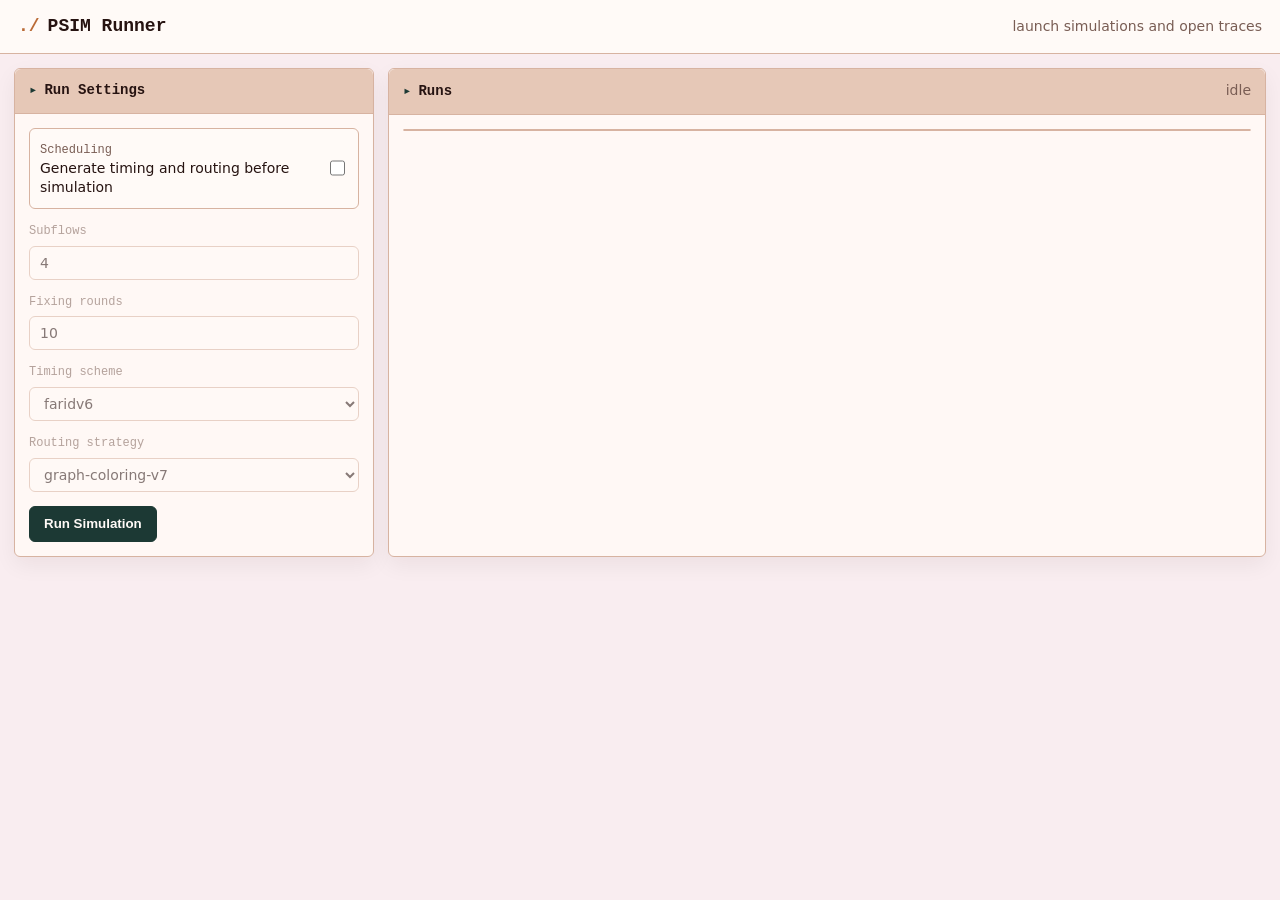
==== web/run.html @ f9103b74 "implement run deletion feature in web UI; update simple-nethint configuration for improved parameter" ====
<!doctype html>
<html lang="en">
<head>
  <meta charset="utf-8">
  <meta name="viewport" content="width=device-width, initial-scale=1">
  <title>PSIM Runner</title>
  <style>
    :root {
      color-scheme: light;
      --bg: #f9edf0;
      --panel: #fff8f5;
      --panel-head: #e6c8b7;
      --canvas: #fffaf7;
      --ink: #261311;
      --muted: #795d54;
      --line: #d7b3a1;
      --emerald: #1c3934;
      --amber: #ba6a36;
      --gold: #c3955b;
    }

    * { box-sizing: border-box; }

    body {
      margin: 0;
      background: var(--bg);
      color: var(--ink);
      font: 14px/1.4 Inter, ui-sans-serif, system-ui, -apple-system, BlinkMacSystemFont, "Segoe UI", sans-serif;
    }

    header {
      display: flex;
      justify-content: space-between;
      align-items: center;
      gap: 16px;
      padding: 14px 18px;
      border-bottom: 1px solid var(--line);
      background: #fffaf7;
      position: sticky;
      top: 0;
      z-index: 2;
    }

    h1, h2, label, code, pre {
      font-family: ui-monospace, SFMono-Regular, Menlo, Monaco, Consolas, "Liberation Mono", monospace;
    }

    h1 {
      margin: 0;
      font-size: 18px;
    }

    h1::before {
      content: "./";
      color: var(--amber);
      margin-right: 8px;
    }

    main {
      display: grid;
      grid-template-columns: 360px minmax(0, 1fr);
      gap: 14px;
      padding: 14px;
    }

    section {
      background: var(--panel);
      border: 1px solid var(--line);
      border-radius: 6px;
      box-shadow: 0 8px 22px rgba(38, 19, 17, 0.06);
      min-width: 0;
    }

    .section-head {
      padding: 12px 14px;
      border-bottom: 1px solid var(--line);
      background: var(--panel-head);
      border-radius: 6px 6px 0 0;
      display: flex;
      justify-content: space-between;
      gap: 12px;
      align-items: baseline;
    }

    h2 {
      margin: 0;
      font-size: 14px;
    }

    h2::before {
      content: "▸";
      color: var(--emerald);
      margin-right: 7px;
    }

    .body {
      padding: 14px;
    }

    .subtle {
      color: var(--muted);
    }

    .field {
      display: grid;
      gap: 6px;
      margin-bottom: 14px;
    }

    label {
      font-size: 12px;
      color: var(--muted);
    }

    select, input[type="number"] {
      width: 100%;
      height: 34px;
      border: 1px solid var(--line);
      border-radius: 6px;
      background: #fffaf7;
      color: var(--ink);
      padding: 0 10px;
      font: inherit;
    }

    .toggle {
      display: flex;
      justify-content: space-between;
      align-items: center;
      gap: 12px;
      padding: 10px;
      border: 1px solid var(--line);
      border-radius: 6px;
      background: #fffaf7;
    }

    input[type="checkbox"] {
      width: 18px;
      height: 18px;
      accent-color: var(--emerald);
    }

    button {
      height: 36px;
      border: 1px solid var(--emerald);
      background: var(--emerald);
      color: #fffaf7;
      border-radius: 6px;
      padding: 0 14px;
      cursor: pointer;
      font-weight: 650;
    }

    button:disabled {
      opacity: 0.55;
      cursor: not-allowed;
    }

    button.danger {
      height: 26px;
      border-color: var(--amber);
      background: #fffaf7;
      color: var(--amber);
      padding: 0 9px;
      font-size: 12px;
    }

    .runs {
      overflow-x: auto;
      border: 1px solid var(--line);
      border-radius: 6px;
      background: #fffaf7;
    }

    table {
      width: 100%;
      border-collapse: collapse;
      font-size: 12px;
    }

    th, td {
      padding: 7px 9px;
      border-bottom: 1px solid var(--line);
      text-align: left;
      white-space: nowrap;
    }

    th {
      color: var(--muted);
      background: var(--panel-head);
      position: sticky;
      top: 0;
      z-index: 1;
      font-weight: 650;
    }

    tr:hover td {
      background: #fff4ef;
    }

    .run-id {
      color: var(--muted);
      font-family: ui-monospace, SFMono-Regular, Menlo, Monaco, Consolas, "Liberation Mono", monospace;
    }

    .pill {
      border: 1px solid var(--line);
      border-radius: 999px;
      padding: 2px 7px;
      background: #f9edf0;
      color: var(--muted);
      font-size: 12px;
      font-family: ui-monospace, SFMono-Regular, Menlo, Monaco, Consolas, "Liberation Mono", monospace;
    }

    .pill.running { color: var(--emerald); border-color: var(--emerald); }
    .pill.failed { color: var(--amber); border-color: var(--amber); }

    a {
      color: var(--emerald);
      text-decoration: none;
      font-weight: 650;
    }

    details {
      position: relative;
    }

    summary {
      cursor: pointer;
      color: var(--muted);
      font-size: 12px;
      font-family: ui-monospace, SFMono-Regular, Menlo, Monaco, Consolas, "Liberation Mono", monospace;
    }

    pre {
      position: absolute;
      right: 0;
      z-index: 4;
      width: min(760px, 76vw);
      max-height: 260px;
      overflow: auto;
      margin: 8px 0 0;
      padding: 10px;
      border: 1px solid var(--line);
      border-radius: 6px;
      background: #261311;
      color: #fffaf7;
      font-size: 12px;
      white-space: pre-wrap;
    }

    @media (max-width: 900px) {
      main { grid-template-columns: 1fr; }
    }
  </style>
</head>
<body>
  <header>
    <h1>PSIM Runner</h1>
    <span class="subtle">launch simulations and open traces</span>
  </header>

  <main>
    <section>
      <div class="section-head">
        <h2>Run Settings</h2>
      </div>
      <div class="body">
        <div class="field">
          <div class="toggle">
            <div>
              <label for="schedule">Scheduling</label>
              <div>Generate timing and routing before simulation</div>
            </div>
            <input id="schedule" type="checkbox">
          </div>
        </div>

        <div id="scheduledOptions">
          <div class="field">
            <label for="subflows">Subflows</label>
            <input id="subflows" type="number" min="1" max="16" value="4">
          </div>
          <div class="field">
            <label for="faridRounds">Fixing rounds</label>
            <input id="faridRounds" type="number" min="0" max="100" value="10">
          </div>
          <div class="field">
            <label for="timingScheme">Timing scheme</label>
            <select id="timingScheme">
              <option value="faridv6">faridv6</option>
              <option value="faridv5">faridv5</option>
              <option value="faridv4">faridv4</option>
              <option value="zero">zero</option>
            </select>
          </div>
          <div class="field">
            <label for="routingFitStrategy">Routing strategy</label>
            <select id="routingFitStrategy">
              <option value="graph-coloring-v7">graph-coloring-v7</option>
              <option value="graph-coloring-v8">graph-coloring-v8</option>
              <option value="graph-coloring-v5">graph-coloring-v5</option>
              <option value="graph-coloring-v3">graph-coloring-v3</option>
              <option value="best">best</option>
            </select>
          </div>
        </div>

        <button id="runButton">Run Simulation</button>
      </div>
    </section>

    <section>
      <div class="section-head">
        <h2>Runs</h2>
        <span id="status" class="subtle">idle</span>
      </div>
      <div class="body">
        <div id="runs" class="runs"></div>
      </div>
    </section>
  </main>

  <script>
    const $ = (id) => document.getElementById(id);
    let activeRunId = null;

    function fixed(value, digits = 2) {
      return Number.isFinite(value) ? value.toFixed(digits) : "-";
    }

    function renderRunRows(run) {
      const statusClass = run.status === "running" ? "running" : run.status === "failed" ? "failed" : "";
      const openViewer = run.trace_exists
        ? `<a href="${run.viewer_url}" target="_blank" rel="noreferrer">visualizer</a>`
        : `<span class="subtle">not ready</span>`;
      const duration = run.duration === null ? "-" : `${run.duration}s`;
      const mode = run.schedule ? "scheduled" : "unscheduled";
      return `
        <tr>
          <td><span class="run-id">${run.id}</span></td>
          <td>${mode}</td>
          <td><span class="pill ${statusClass}">${run.status}</span></td>
          <td>${fixed(run.metrics?.psim_time, 0)}</td>
          <td>${fixed(run.metrics?.total_congested_time, 1)}</td>
          <td>${fixed(run.metrics?.average_fct, 2)}</td>
          <td>${fixed(run.metrics?.average_flow_bw, 2)}</td>
          <td>${fixed(run.metrics?.machine_utilization, 3)}</td>
          <td>${duration}</td>
          <td>${openViewer}</td>
          <td>
            <details>
              <summary>log</summary>
              <pre>${run.error ? `ERROR: ${run.error}\n\n` : ""}${run.log_tail || ""}</pre>
            </details>
          </td>
          <td><button class="danger delete-run" data-run-id="${run.id}" ${run.status === "running" || run.status === "queued" ? "disabled" : ""}>Delete</button></td>
        </tr>
      `;
    }

    async function loadRuns() {
      const response = await fetch("/api/runs", { cache: "no-store" });
      const data = await response.json();
      $("runs").innerHTML = data.runs.length
        ? `
          <table>
            <thead>
              <tr>
                <th>Run</th>
                <th>Mode</th>
                <th>Status</th>
                <th>Time</th>
                <th>Cong.</th>
                <th>Avg FCT</th>
                <th>Flow BW</th>
                <th>Util</th>
                <th>Wall</th>
                <th>Trace</th>
                <th>Log</th>
                <th>Delete</th>
              </tr>
            </thead>
            <tbody>${data.runs.map(renderRunRows).join("")}</tbody>
          </table>
        `
        : `<span class="subtle">No runs yet.</span>`;

      const active = activeRunId ? data.runs.find((run) => run.id === activeRunId) : null;
      if (active) $("status").textContent = `${active.status} ${active.id}`;
      else $("status").textContent = "idle";
    }

    async function deleteRun(runId) {
      if (!confirm(`Delete results for ${runId}?`)) return;
      const response = await fetch(`/api/runs/${runId}`, { method: "DELETE" });
      if (!response.ok) {
        const data = await response.json().catch(() => ({}));
        alert(data.error || `Delete failed with HTTP ${response.status}`);
      }
      if (activeRunId === runId) activeRunId = null;
      loadRuns();
    }

    async function startRun() {
      $("runButton").disabled = true;
      const payload = {
        schedule: $("schedule").checked,
        subflows: Number($("subflows").value),
        farid_rounds: Number($("faridRounds").value),
        timing_scheme: $("timingScheme").value,
        routing_fit_strategy: $("routingFitStrategy").value
      };
      const response = await fetch("/api/runs", {
        method: "POST",
        headers: { "Content-Type": "application/json" },
        body: JSON.stringify(payload)
      });
      const run = await response.json();
      activeRunId = run.id;
      $("runButton").disabled = false;
      loadRuns();
    }

    $("runButton").addEventListener("click", startRun);
    $("runs").addEventListener("click", (event) => {
      const button = event.target.closest(".delete-run");
      if (!button) return;
      deleteRun(button.dataset.runId);
    });
    $("schedule").addEventListener("change", () => {
      $("scheduledOptions").style.opacity = $("schedule").checked ? "1" : "0.55";
    });
    $("schedule").dispatchEvent(new Event("change"));

    loadRuns();
    setInterval(loadRuns, 1500);
  </script>
</body>
</html>
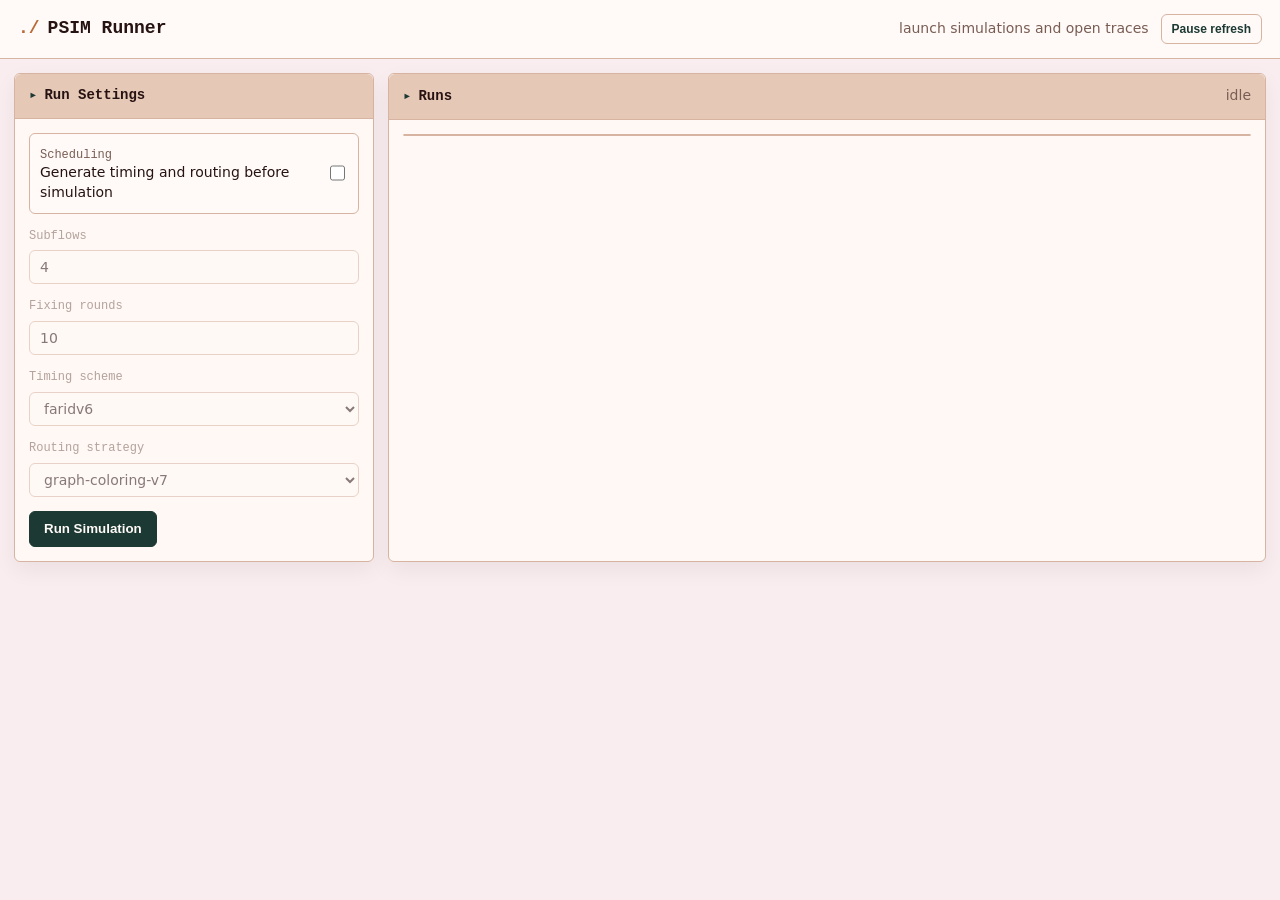
==== commit db0ba1be: "Add run management interface with real-time updates and detailed logging - Implemented a new JavaScr" ====
--- a/web/run.html
+++ b/web/run.html
@@ -4,261 +4,15 @@
   <meta charset="utf-8">
   <meta name="viewport" content="width=device-width, initial-scale=1">
   <title>PSIM Runner</title>
-  <style>
-    :root {
-      color-scheme: light;
-      --bg: #f9edf0;
-      --panel: #fff8f5;
-      --panel-head: #e6c8b7;
-      --canvas: #fffaf7;
-      --ink: #261311;
-      --muted: #795d54;
-      --line: #d7b3a1;
-      --emerald: #1c3934;
-      --amber: #ba6a36;
-      --gold: #c3955b;
-    }
-
-    * { box-sizing: border-box; }
-
-    body {
-      margin: 0;
-      background: var(--bg);
-      color: var(--ink);
-      font: 14px/1.4 Inter, ui-sans-serif, system-ui, -apple-system, BlinkMacSystemFont, "Segoe UI", sans-serif;
-    }
-
-    header {
-      display: flex;
-      justify-content: space-between;
-      align-items: center;
-      gap: 16px;
-      padding: 14px 18px;
-      border-bottom: 1px solid var(--line);
-      background: #fffaf7;
-      position: sticky;
-      top: 0;
-      z-index: 2;
-    }
-
-    h1, h2, label, code, pre {
-      font-family: ui-monospace, SFMono-Regular, Menlo, Monaco, Consolas, "Liberation Mono", monospace;
-    }
-
-    h1 {
-      margin: 0;
-      font-size: 18px;
-    }
-
-    h1::before {
-      content: "./";
-      color: var(--amber);
-      margin-right: 8px;
-    }
-
-    main {
-      display: grid;
-      grid-template-columns: 360px minmax(0, 1fr);
-      gap: 14px;
-      padding: 14px;
-    }
-
-    section {
-      background: var(--panel);
-      border: 1px solid var(--line);
-      border-radius: 6px;
-      box-shadow: 0 8px 22px rgba(38, 19, 17, 0.06);
-      min-width: 0;
-    }
-
-    .section-head {
-      padding: 12px 14px;
-      border-bottom: 1px solid var(--line);
-      background: var(--panel-head);
-      border-radius: 6px 6px 0 0;
-      display: flex;
-      justify-content: space-between;
-      gap: 12px;
-      align-items: baseline;
-    }
-
-    h2 {
-      margin: 0;
-      font-size: 14px;
-    }
-
-    h2::before {
-      content: "▸";
-      color: var(--emerald);
-      margin-right: 7px;
-    }
-
-    .body {
-      padding: 14px;
-    }
-
-    .subtle {
-      color: var(--muted);
-    }
-
-    .field {
-      display: grid;
-      gap: 6px;
-      margin-bottom: 14px;
-    }
-
-    label {
-      font-size: 12px;
-      color: var(--muted);
-    }
-
-    select, input[type="number"] {
-      width: 100%;
-      height: 34px;
-      border: 1px solid var(--line);
-      border-radius: 6px;
-      background: #fffaf7;
-      color: var(--ink);
-      padding: 0 10px;
-      font: inherit;
-    }
-
-    .toggle {
-      display: flex;
-      justify-content: space-between;
-      align-items: center;
-      gap: 12px;
-      padding: 10px;
-      border: 1px solid var(--line);
-      border-radius: 6px;
-      background: #fffaf7;
-    }
-
-    input[type="checkbox"] {
-      width: 18px;
-      height: 18px;
-      accent-color: var(--emerald);
-    }
-
-    button {
-      height: 36px;
-      border: 1px solid var(--emerald);
-      background: var(--emerald);
-      color: #fffaf7;
-      border-radius: 6px;
-      padding: 0 14px;
-      cursor: pointer;
-      font-weight: 650;
-    }
-
-    button:disabled {
-      opacity: 0.55;
-      cursor: not-allowed;
-    }
-
-    button.danger {
-      height: 26px;
-      border-color: var(--amber);
-      background: #fffaf7;
-      color: var(--amber);
-      padding: 0 9px;
-      font-size: 12px;
-    }
-
-    .runs {
-      overflow-x: auto;
-      border: 1px solid var(--line);
-      border-radius: 6px;
-      background: #fffaf7;
-    }
-
-    table {
-      width: 100%;
-      border-collapse: collapse;
-      font-size: 12px;
-    }
-
-    th, td {
-      padding: 7px 9px;
-      border-bottom: 1px solid var(--line);
-      text-align: left;
-      white-space: nowrap;
-    }
-
-    th {
-      color: var(--muted);
-      background: var(--panel-head);
-      position: sticky;
-      top: 0;
-      z-index: 1;
-      font-weight: 650;
-    }
-
-    tr:hover td {
-      background: #fff4ef;
-    }
-
-    .run-id {
-      color: var(--muted);
-      font-family: ui-monospace, SFMono-Regular, Menlo, Monaco, Consolas, "Liberation Mono", monospace;
-    }
-
-    .pill {
-      border: 1px solid var(--line);
-      border-radius: 999px;
-      padding: 2px 7px;
-      background: #f9edf0;
-      color: var(--muted);
-      font-size: 12px;
-      font-family: ui-monospace, SFMono-Regular, Menlo, Monaco, Consolas, "Liberation Mono", monospace;
-    }
-
-    .pill.running { color: var(--emerald); border-color: var(--emerald); }
-    .pill.failed { color: var(--amber); border-color: var(--amber); }
-
-    a {
-      color: var(--emerald);
-      text-decoration: none;
-      font-weight: 650;
-    }
-
-    details {
-      position: relative;
-    }
-
-    summary {
-      cursor: pointer;
-      color: var(--muted);
-      font-size: 12px;
-      font-family: ui-monospace, SFMono-Regular, Menlo, Monaco, Consolas, "Liberation Mono", monospace;
-    }
-
-    pre {
-      position: absolute;
-      right: 0;
-      z-index: 4;
-      width: min(760px, 76vw);
-      max-height: 260px;
-      overflow: auto;
-      margin: 8px 0 0;
-      padding: 10px;
-      border: 1px solid var(--line);
-      border-radius: 6px;
-      background: #261311;
-      color: #fffaf7;
-      font-size: 12px;
-      white-space: pre-wrap;
-    }
-
-    @media (max-width: 900px) {
-      main { grid-template-columns: 1fr; }
-    }
-  </style>
+  <link rel="stylesheet" href="/web/run.css">
 </head>
 <body>
   <header>
     <h1>PSIM Runner</h1>
-    <span class="subtle">launch simulations and open traces</span>
+    <div class="header-actions">
+      <span class="subtle">launch simulations and open traces</span>
+      <button id="refreshToggle" class="refresh-toggle" type="button" aria-pressed="false">Pause refresh</button>
+    </div>
   </header>
 
   <main>
@@ -322,120 +76,6 @@
     </section>
   </main>
 
-  <script>
-    const $ = (id) => document.getElementById(id);
-    let activeRunId = null;
-
-    function fixed(value, digits = 2) {
-      return Number.isFinite(value) ? value.toFixed(digits) : "-";
-    }
-
-    function renderRunRows(run) {
-      const statusClass = run.status === "running" ? "running" : run.status === "failed" ? "failed" : "";
-      const openViewer = run.trace_exists
-        ? `<a href="${run.viewer_url}" target="_blank" rel="noreferrer">visualizer</a>`
-        : `<span class="subtle">not ready</span>`;
-      const duration = run.duration === null ? "-" : `${run.duration}s`;
-      const mode = run.schedule ? "scheduled" : "unscheduled";
-      return `
-        <tr>
-          <td><span class="run-id">${run.id}</span></td>
-          <td>${mode}</td>
-          <td><span class="pill ${statusClass}">${run.status}</span></td>
-          <td>${fixed(run.metrics?.psim_time, 0)}</td>
-          <td>${fixed(run.metrics?.total_congested_time, 1)}</td>
-          <td>${fixed(run.metrics?.average_fct, 2)}</td>
-          <td>${fixed(run.metrics?.average_flow_bw, 2)}</td>
-          <td>${fixed(run.metrics?.machine_utilization, 3)}</td>
-          <td>${duration}</td>
-          <td>${openViewer}</td>
-          <td>
-            <details>
-              <summary>log</summary>
-              <pre>${run.error ? `ERROR: ${run.error}\n\n` : ""}${run.log_tail || ""}</pre>
-            </details>
-          </td>
-          <td><button class="danger delete-run" data-run-id="${run.id}" ${run.status === "running" || run.status === "queued" ? "disabled" : ""}>Delete</button></td>
-        </tr>
-      `;
-    }
-
-    async function loadRuns() {
-      const response = await fetch("/api/runs", { cache: "no-store" });
-      const data = await response.json();
-      $("runs").innerHTML = data.runs.length
-        ? `
-          <table>
-            <thead>
-              <tr>
-                <th>Run</th>
-                <th>Mode</th>
-                <th>Status</th>
-                <th>Time</th>
-                <th>Cong.</th>
-                <th>Avg FCT</th>
-                <th>Flow BW</th>
-                <th>Util</th>
-                <th>Wall</th>
-                <th>Trace</th>
-                <th>Log</th>
-                <th>Delete</th>
-              </tr>
-            </thead>
-            <tbody>${data.runs.map(renderRunRows).join("")}</tbody>
-          </table>
-        `
-        : `<span class="subtle">No runs yet.</span>`;
-
-      const active = activeRunId ? data.runs.find((run) => run.id === activeRunId) : null;
-      if (active) $("status").textContent = `${active.status} ${active.id}`;
-      else $("status").textContent = "idle";
-    }
-
-    async function deleteRun(runId) {
-      if (!confirm(`Delete results for ${runId}?`)) return;
-      const response = await fetch(`/api/runs/${runId}`, { method: "DELETE" });
-      if (!response.ok) {
-        const data = await response.json().catch(() => ({}));
-        alert(data.error || `Delete failed with HTTP ${response.status}`);
-      }
-      if (activeRunId === runId) activeRunId = null;
-      loadRuns();
-    }
-
-    async function startRun() {
-      $("runButton").disabled = true;
-      const payload = {
-        schedule: $("schedule").checked,
-        subflows: Number($("subflows").value),
-        farid_rounds: Number($("faridRounds").value),
-        timing_scheme: $("timingScheme").value,
-        routing_fit_strategy: $("routingFitStrategy").value
-      };
-      const response = await fetch("/api/runs", {
-        method: "POST",
-        headers: { "Content-Type": "application/json" },
-        body: JSON.stringify(payload)
-      });
-      const run = await response.json();
-      activeRunId = run.id;
-      $("runButton").disabled = false;
-      loadRuns();
-    }
-
-    $("runButton").addEventListener("click", startRun);
-    $("runs").addEventListener("click", (event) => {
-      const button = event.target.closest(".delete-run");
-      if (!button) return;
-      deleteRun(button.dataset.runId);
-    });
-    $("schedule").addEventListener("change", () => {
-      $("scheduledOptions").style.opacity = $("schedule").checked ? "1" : "0.55";
-    });
-    $("schedule").dispatchEvent(new Event("change"));
-
-    loadRuns();
-    setInterval(loadRuns, 1500);
-  </script>
+  <script src="/web/run.js"></script>
 </body>
 </html>
--- a/web/run.css
+++ b/web/run.css
@@ -0,0 +1,458 @@
+:root {
+  color-scheme: light;
+  --bg: #f9edf0;
+  --panel: #fff8f5;
+  --panel-head: #e6c8b7;
+  --canvas: #fffaf7;
+  --ink: #261311;
+  --muted: #795d54;
+  --line: #d7b3a1;
+  --emerald: #1c3934;
+  --amber: #ba6a36;
+  --gold: #c3955b;
+}
+
+* { box-sizing: border-box; }
+
+body {
+  margin: 0;
+  background: var(--bg);
+  color: var(--ink);
+  font: 14px/1.4 Inter, ui-sans-serif, system-ui, -apple-system, BlinkMacSystemFont, "Segoe UI", sans-serif;
+}
+
+header {
+  display: flex;
+  justify-content: space-between;
+  align-items: center;
+  gap: 16px;
+  padding: 14px 18px;
+  border-bottom: 1px solid var(--line);
+  background: #fffaf7;
+  position: sticky;
+  top: 0;
+  z-index: 2;
+}
+
+.header-actions {
+  display: flex;
+  align-items: center;
+  gap: 12px;
+}
+
+.refresh-toggle {
+  height: 30px;
+  border-color: var(--line);
+  background: #fffaf7;
+  color: var(--emerald);
+  padding: 0 10px;
+  font-size: 12px;
+}
+
+.refresh-toggle.paused {
+  border-color: var(--amber);
+  color: var(--amber);
+}
+
+h1, h2, label, code, pre {
+  font-family: ui-monospace, SFMono-Regular, Menlo, Monaco, Consolas, "Liberation Mono", monospace;
+}
+
+h1 {
+  margin: 0;
+  font-size: 18px;
+}
+
+h1::before {
+  content: "./";
+  color: var(--amber);
+  margin-right: 8px;
+}
+
+main {
+  display: grid;
+  grid-template-columns: 360px minmax(0, 1fr);
+  gap: 14px;
+  padding: 14px;
+}
+
+section {
+  background: var(--panel);
+  border: 1px solid var(--line);
+  border-radius: 6px;
+  box-shadow: 0 8px 22px rgba(38, 19, 17, 0.06);
+  min-width: 0;
+}
+
+.section-head {
+  padding: 12px 14px;
+  border-bottom: 1px solid var(--line);
+  background: var(--panel-head);
+  border-radius: 6px 6px 0 0;
+  display: flex;
+  justify-content: space-between;
+  gap: 12px;
+  align-items: baseline;
+}
+
+h2 {
+  margin: 0;
+  font-size: 14px;
+}
+
+h2::before {
+  content: "▸";
+  color: var(--emerald);
+  margin-right: 7px;
+}
+
+.body {
+  padding: 14px;
+}
+
+.subtle {
+  color: var(--muted);
+}
+
+.field {
+  display: grid;
+  gap: 6px;
+  margin-bottom: 14px;
+}
+
+label {
+  font-size: 12px;
+  color: var(--muted);
+}
+
+select, input[type="number"] {
+  width: 100%;
+  height: 34px;
+  border: 1px solid var(--line);
+  border-radius: 6px;
+  background: #fffaf7;
+  color: var(--ink);
+  padding: 0 10px;
+  font: inherit;
+}
+
+.toggle {
+  display: flex;
+  justify-content: space-between;
+  align-items: center;
+  gap: 12px;
+  padding: 10px;
+  border: 1px solid var(--line);
+  border-radius: 6px;
+  background: #fffaf7;
+}
+
+input[type="checkbox"] {
+  width: 18px;
+  height: 18px;
+  accent-color: var(--emerald);
+}
+
+button {
+  height: 36px;
+  border: 1px solid var(--emerald);
+  background: var(--emerald);
+  color: #fffaf7;
+  border-radius: 6px;
+  padding: 0 14px;
+  cursor: pointer;
+  font-weight: 650;
+}
+
+button:disabled {
+  opacity: 0.55;
+  cursor: not-allowed;
+}
+
+button.danger {
+  height: 26px;
+  border-color: var(--amber);
+  background: #fffaf7;
+  color: var(--amber);
+  padding: 0 9px;
+  font-size: 12px;
+}
+
+.runs {
+  overflow-x: auto;
+  border: 1px solid var(--line);
+  border-radius: 6px;
+  background: #fffaf7;
+}
+
+table {
+  width: 100%;
+  border-collapse: collapse;
+  font-size: 12px;
+}
+
+th, td {
+  padding: 7px 9px;
+  border-bottom: 1px solid var(--line);
+  text-align: left;
+  white-space: nowrap;
+}
+
+th {
+  color: var(--muted);
+  background: var(--panel-head);
+  position: sticky;
+  top: 0;
+  z-index: 1;
+  font-weight: 650;
+}
+
+tr:hover td {
+  background: #fff4ef;
+}
+
+.run-id {
+  color: var(--muted);
+  font-family: ui-monospace, SFMono-Regular, Menlo, Monaco, Consolas, "Liberation Mono", monospace;
+}
+
+.pill {
+  border: 1px solid var(--line);
+  border-radius: 999px;
+  padding: 2px 7px;
+  background: #f9edf0;
+  color: var(--muted);
+  font-size: 12px;
+  font-family: ui-monospace, SFMono-Regular, Menlo, Monaco, Consolas, "Liberation Mono", monospace;
+}
+
+.pill.running { color: var(--emerald); border-color: var(--emerald); }
+.pill.failed { color: var(--amber); border-color: var(--amber); }
+
+a {
+  color: var(--emerald);
+  text-decoration: none;
+  font-weight: 650;
+}
+
+button.link-button {
+  height: 24px;
+  border: 0;
+  background: transparent;
+  color: var(--muted);
+  padding: 0;
+  font-size: 12px;
+  font-weight: 650;
+  font-family: ui-monospace, SFMono-Regular, Menlo, Monaco, Consolas, "Liberation Mono", monospace;
+}
+
+.log-row[hidden] {
+  display: none;
+}
+
+.schedule-row[hidden] {
+  display: none;
+}
+
+.log-row td, .schedule-row td {
+  padding: 0 9px 9px;
+  background: #fffaf7;
+}
+
+.schedule-detail {
+  display: grid;
+  grid-template-columns: repeat(4, minmax(120px, 1fr));
+  gap: 8px;
+  padding: 10px;
+  border: 1px solid var(--line);
+  border-radius: 6px;
+  background: #fffaf7;
+}
+
+.schedule-detail .full {
+  grid-column: 1 / -1;
+}
+
+.schedule-detail strong {
+  display: block;
+  font-size: 14px;
+}
+
+.mini-table {
+  width: 100%;
+  border-collapse: collapse;
+}
+
+.mini-table th, .mini-table td {
+  padding: 5px 7px;
+  white-space: nowrap;
+}
+
+.mini-table td.detail-cell {
+  white-space: normal;
+  min-width: 240px;
+  max-width: 680px;
+  line-height: 1.35;
+}
+
+.mini-table td.profile-cell {
+  min-width: 92px;
+  line-height: 1.3;
+}
+
+.mini-table .round-group td {
+  background: #f9edf0;
+  color: var(--emerald);
+  font-weight: 700;
+  border-top: 1px solid var(--line);
+  border-bottom: 1px solid var(--line);
+}
+
+.round-group .subtle {
+  margin-left: 8px;
+  font-weight: 500;
+}
+
+.scheduler-visual {
+  border: 1px solid var(--line);
+  background: #fffaf7;
+  overflow-x: auto;
+}
+
+.visual-head, .visual-row {
+  display: grid;
+  grid-template-columns: 94px minmax(220px, 1.1fr) minmax(180px, 0.85fr) minmax(220px, 1fr) minmax(180px, 0.85fr);
+  min-width: 1080px;
+}
+
+.visual-head {
+  background: var(--panel-head);
+  color: var(--muted);
+  font-weight: 700;
+}
+
+.visual-row + .visual-row {
+  border-top: 1px solid var(--line);
+}
+
+.visual-cell {
+  padding: 8px;
+  border-right: 1px solid var(--line);
+  min-width: 0;
+}
+
+.visual-cell:last-child {
+  border-right: 0;
+}
+
+.visual-round {
+  font-family: ui-monospace, SFMono-Regular, Menlo, Monaco, Consolas, "Liberation Mono", monospace;
+  font-weight: 700;
+  color: var(--emerald);
+}
+
+.visual-note {
+  color: var(--muted);
+  font-size: 11px;
+  margin-top: 2px;
+}
+
+.job-line, .pattern-line, .coloring-line {
+  display: grid;
+  grid-template-columns: 36px minmax(0, 1fr) 54px;
+  gap: 7px;
+  align-items: center;
+  margin-bottom: 5px;
+}
+
+.pattern-line, .coloring-line {
+  grid-template-columns: minmax(54px, 76px) minmax(0, 1fr) 48px;
+}
+
+.bar-track {
+  height: 9px;
+  background: #f9edf0;
+  border: 1px solid var(--line);
+  position: relative;
+  overflow: hidden;
+}
+
+.timing-segments {
+  display: flex;
+  height: 100%;
+  gap: 1px;
+}
+
+.timing-segment, .pattern-bar, .spine-bar, .bad-fill, .bad-range {
+  display: block;
+  height: 100%;
+  background: var(--gold);
+}
+
+.pattern-bar {
+  background: var(--champagne, #e6c8b7);
+}
+
+.spine-bar {
+  background: var(--emerald);
+}
+
+.spine-bar.over {
+  background: var(--amber);
+}
+
+.bad-fill {
+  background: var(--amber);
+}
+
+.bad-timeline {
+  height: 16px;
+  margin-top: 7px;
+}
+
+.bad-range {
+  position: absolute;
+  background: var(--amber);
+  opacity: 0.85;
+}
+
+.profile-period {
+  display: block;
+  font-weight: 650;
+  color: var(--ink);
+}
+
+.profile-flows {
+  display: block;
+  color: var(--muted);
+  font-size: 11px;
+}
+
+.algorithm-pill {
+  display: inline-block;
+  border: 1px solid var(--line);
+  border-radius: 999px;
+  padding: 1px 6px;
+  margin: 1px 4px 1px 0;
+  background: #f9edf0;
+  color: var(--muted);
+  font-family: ui-monospace, SFMono-Regular, Menlo, Monaco, Consolas, "Liberation Mono", monospace;
+}
+
+pre {
+  max-height: 260px;
+  overflow: auto;
+  margin: 0;
+  padding: 10px;
+  border: 1px solid var(--line);
+  border-radius: 6px;
+  background: #261311;
+  color: #fffaf7;
+  font-size: 12px;
+  white-space: pre-wrap;
+}
+
+@media (max-width: 900px) {
+  main { grid-template-columns: 1fr; }
+  .header-actions .subtle { display: none; }
+}
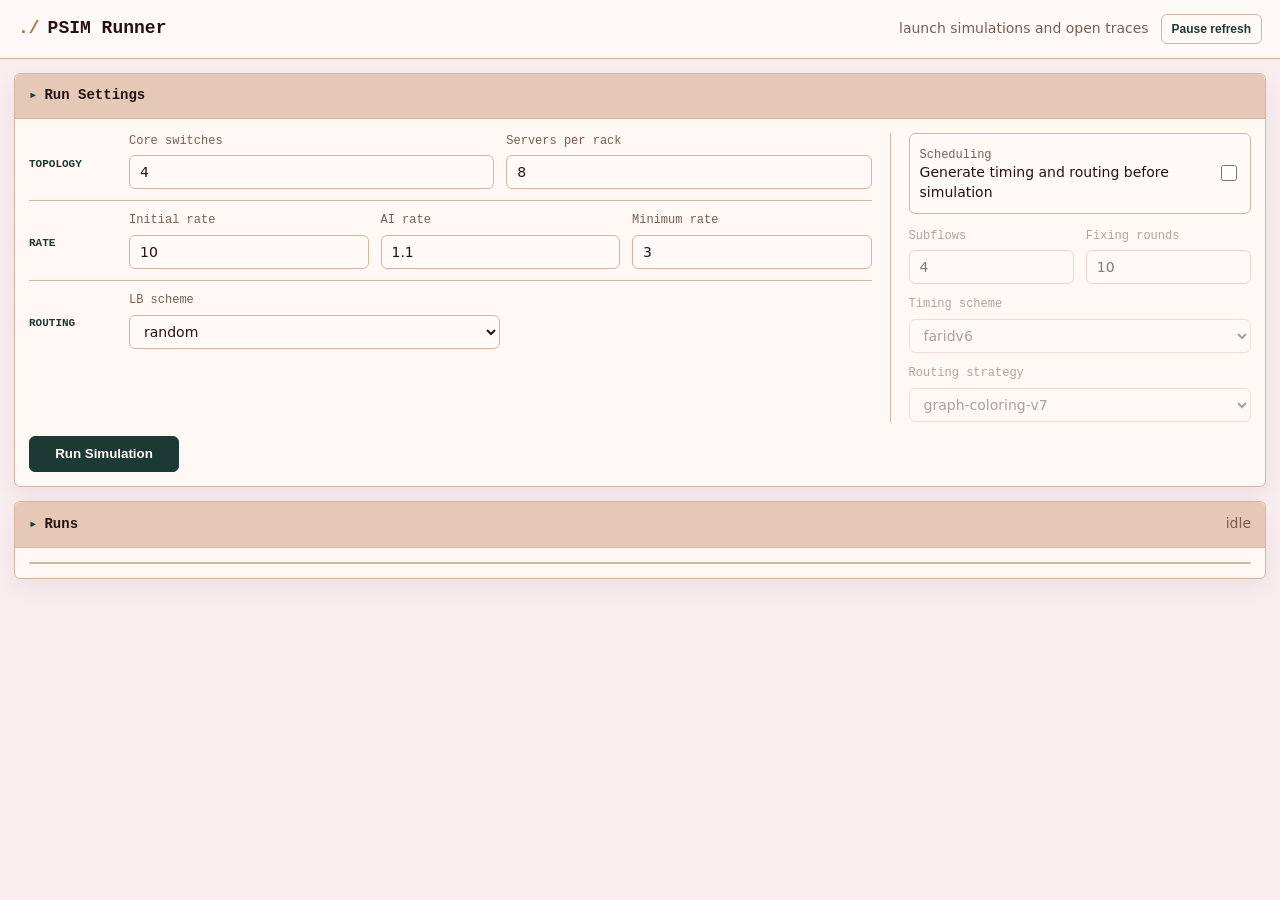
==== commit 40fb54cc: "Add run settings configuration and validation; enhance UI for simulation parameters" ====
--- a/web/run.html
+++ b/web/run.html
@@ -20,48 +20,106 @@
       <div class="section-head">
         <h2>Run Settings</h2>
       </div>
-      <div class="body">
-        <div class="field">
-          <div class="toggle">
-            <div>
-              <label for="schedule">Scheduling</label>
-              <div>Generate timing and routing before simulation</div>
+      <div class="body run-settings-body">
+        <div class="settings-layout">
+          <div class="settings-column general-settings">
+            <div class="settings-group">
+              <div class="settings-group-title">Topology</div>
+              <div class="settings-row topology-settings">
+                <div class="field">
+                  <label for="coreSwitches">Core switches</label>
+                  <input id="coreSwitches" type="number" min="1" max="128" value="4">
+                </div>
+                <div class="field">
+                  <label for="serversPerRack">Servers per rack</label>
+                  <input id="serversPerRack" type="number" min="1" max="32" value="8">
+                </div>
+              </div>
             </div>
-            <input id="schedule" type="checkbox">
+
+            <div class="settings-group">
+              <div class="settings-group-title">Rate</div>
+              <div class="settings-row rate-settings">
+                <div class="field">
+                  <label for="initialRate">Initial rate</label>
+                  <input id="initialRate" type="number" min="0.001" step="0.1" value="10">
+                </div>
+                <div class="field">
+                  <label for="aiRate">AI rate</label>
+                  <input id="aiRate" type="number" min="1" step="0.01" value="1.1" title="Multiplicative rate increase">
+                </div>
+                <div class="field">
+                  <label for="minRate">Minimum rate</label>
+                  <input id="minRate" type="number" min="1" step="1" value="3">
+                </div>
+              </div>
+            </div>
+
+            <div class="settings-group">
+              <div class="settings-group-title">Routing</div>
+              <div class="settings-row routing-settings">
+                <div id="unscheduledOptions" class="field">
+                  <label for="lbScheme">LB scheme</label>
+                  <select id="lbScheme">
+                    <option value="random">random</option>
+                    <option value="roundrobin">roundrobin</option>
+                    <option value="ecmp">ecmp</option>
+                    <option value="leastloaded">leastloaded</option>
+                    <option value="powerof2">powerof2</option>
+                    <option value="futureload">futureload</option>
+                    <option value="robinhood">robinhood</option>
+                    <option value="sita-e">sita-e</option>
+                    <option value="zero">zero</option>
+                  </select>
+                </div>
+              </div>
+            </div>
+          </div>
+
+          <div class="settings-column scheduling-settings">
+            <div class="toggle">
+              <div>
+                <label for="schedule">Scheduling</label>
+                <div>Generate timing and routing before simulation</div>
+              </div>
+              <input id="schedule" type="checkbox">
+            </div>
+
+            <div id="scheduledOptions" class="scheduled-options">
+              <div class="settings-row scheduler-number-settings">
+                <div class="field">
+                  <label for="subflows">Subflows</label>
+                  <input id="subflows" type="number" min="1" max="16" value="4">
+                </div>
+                <div class="field">
+                  <label for="faridRounds">Fixing rounds</label>
+                  <input id="faridRounds" type="number" min="0" max="100" value="10">
+                </div>
+              </div>
+              <div class="field">
+                <label for="timingScheme">Timing scheme</label>
+                <select id="timingScheme">
+                  <option value="faridv6">faridv6</option>
+                  <option value="faridv5">faridv5</option>
+                  <option value="faridv4">faridv4</option>
+                  <option value="zero">zero</option>
+                </select>
+              </div>
+              <div class="field">
+                <label for="routingFitStrategy">Routing strategy</label>
+                <select id="routingFitStrategy">
+                  <option value="graph-coloring-v7">graph-coloring-v7</option>
+                  <option value="graph-coloring-v8">graph-coloring-v8</option>
+                  <option value="graph-coloring-v5">graph-coloring-v5</option>
+                  <option value="graph-coloring-v3">graph-coloring-v3</option>
+                  <option value="best">best</option>
+                </select>
+              </div>
+            </div>
           </div>
         </div>
 
-        <div id="scheduledOptions">
-          <div class="field">
-            <label for="subflows">Subflows</label>
-            <input id="subflows" type="number" min="1" max="16" value="4">
-          </div>
-          <div class="field">
-            <label for="faridRounds">Fixing rounds</label>
-            <input id="faridRounds" type="number" min="0" max="100" value="10">
-          </div>
-          <div class="field">
-            <label for="timingScheme">Timing scheme</label>
-            <select id="timingScheme">
-              <option value="faridv6">faridv6</option>
-              <option value="faridv5">faridv5</option>
-              <option value="faridv4">faridv4</option>
-              <option value="zero">zero</option>
-            </select>
-          </div>
-          <div class="field">
-            <label for="routingFitStrategy">Routing strategy</label>
-            <select id="routingFitStrategy">
-              <option value="graph-coloring-v7">graph-coloring-v7</option>
-              <option value="graph-coloring-v8">graph-coloring-v8</option>
-              <option value="graph-coloring-v5">graph-coloring-v5</option>
-              <option value="graph-coloring-v3">graph-coloring-v3</option>
-              <option value="best">best</option>
-            </select>
-          </div>
-        </div>
-
-        <button id="runButton">Run Simulation</button>
+        <button id="runButton" class="run-button">Run Simulation</button>
       </div>
     </section>
 
--- a/web/run.css
+++ b/web/run.css
@@ -71,7 +71,7 @@
 
 main {
   display: grid;
-  grid-template-columns: 360px minmax(0, 1fr);
+  grid-template-columns: minmax(0, 1fr);
   gap: 14px;
   padding: 14px;
 }
@@ -110,6 +110,94 @@
   padding: 14px;
 }
 
+.run-settings-body {
+  display: grid;
+  gap: 14px;
+}
+
+.settings-layout {
+  display: grid;
+  grid-template-columns: minmax(0, 1fr) minmax(320px, 0.42fr);
+  gap: 0;
+}
+
+.settings-column {
+  min-width: 0;
+}
+
+.general-settings {
+  padding-right: 18px;
+}
+
+.scheduling-settings {
+  padding-left: 18px;
+  border-left: 1px solid var(--line);
+}
+
+.settings-group {
+  display: grid;
+  grid-template-columns: 86px minmax(0, 1fr);
+  gap: 14px;
+  align-items: start;
+  padding: 11px 0;
+  border-bottom: 1px solid var(--line);
+}
+
+.settings-group:first-child {
+  padding-top: 0;
+}
+
+.settings-group:last-child {
+  padding-bottom: 0;
+  border-bottom: 0;
+}
+
+.settings-group-title {
+  padding-top: 25px;
+  color: var(--emerald);
+  font: 700 11px/1.2 ui-monospace, SFMono-Regular, Menlo, Monaco, Consolas, "Liberation Mono", monospace;
+  text-transform: uppercase;
+}
+
+.settings-row {
+  display: grid;
+  gap: 12px;
+  align-items: end;
+}
+
+.topology-settings {
+  grid-template-columns: repeat(2, minmax(130px, 1fr));
+}
+
+.rate-settings {
+  grid-template-columns: repeat(3, minmax(120px, 1fr));
+}
+
+.routing-settings {
+  grid-template-columns: minmax(180px, 0.5fr);
+}
+
+.settings-row .field,
+.scheduling-settings .field {
+  margin-bottom: 0;
+}
+
+.scheduled-options {
+  display: grid;
+  gap: 12px;
+  padding-top: 14px;
+  transition: opacity 120ms ease;
+}
+
+.scheduler-number-settings {
+  grid-template-columns: repeat(2, minmax(120px, 1fr));
+}
+
+.run-button {
+  width: max-content;
+  min-width: 150px;
+}
+
 .subtle {
   color: var(--muted);
 }
@@ -314,6 +402,7 @@
 }
 
 .scheduler-visual {
+  --visual-item-height: 42px;
   border: 1px solid var(--line);
   background: #fffaf7;
   overflow-x: auto;
@@ -321,8 +410,8 @@
 
 .visual-head, .visual-row {
   display: grid;
-  grid-template-columns: 94px minmax(220px, 1.1fr) minmax(180px, 0.85fr) minmax(220px, 1fr) minmax(180px, 0.85fr);
-  min-width: 1080px;
+  grid-template-columns: 118px minmax(220px, 1.05fr) minmax(190px, 0.8fr) minmax(240px, 0.95fr) minmax(220px, 0.9fr);
+  min-width: 1020px;
 }
 
 .visual-head {
@@ -351,6 +440,12 @@
   color: var(--emerald);
 }
 
+.visual-success {
+  margin-top: 5px;
+  color: var(--amber);
+  font: 700 11px/1.2 ui-monospace, SFMono-Regular, Menlo, Monaco, Consolas, "Liberation Mono", monospace;
+}
+
 .visual-note {
   color: var(--muted);
   font-size: 11px;
@@ -365,8 +460,153 @@
   margin-bottom: 5px;
 }
 
+.visual-list-item {
+  height: var(--visual-item-height);
+  margin-bottom: 0;
+  min-width: 0;
+}
+
+.job-line {
+  grid-template-columns: 36px minmax(0, 1fr) 62px;
+}
+
+.job-line.visual-list-item {
+  grid-auto-rows: 22px;
+  align-content: start;
+}
+
 .pattern-line, .coloring-line {
   grid-template-columns: minmax(54px, 76px) minmax(0, 1fr) 48px;
+}
+
+.pattern-entry {
+  margin-bottom: 0;
+}
+
+.pattern-entry .pattern-line {
+  height: 22px;
+  margin-bottom: 0;
+}
+
+.merged-pattern-entry {
+  margin-bottom: 0;
+}
+
+.merged-pattern-entry .coloring-line {
+  height: 22px;
+  margin-bottom: 2px;
+}
+
+.pattern-trigger {
+  height: 22px;
+  border: 0;
+  background: transparent;
+  color: var(--emerald);
+  padding: 0;
+  text-align: left;
+  font: 700 11px/1 ui-monospace, SFMono-Regular, Menlo, Monaco, Consolas, "Liberation Mono", monospace;
+}
+
+.pattern-trigger:hover, .pattern-trigger.active {
+  color: var(--amber);
+  text-decoration: underline;
+}
+
+.pattern-trigger.associated {
+  color: var(--ink);
+  background: var(--panel-head);
+  box-shadow: inset 3px 0 var(--amber);
+  padding-left: 6px;
+  text-decoration: none;
+}
+
+.pattern-members {
+  color: var(--muted);
+  font-size: 10px;
+  line-height: 1.3;
+  white-space: normal;
+  overflow-wrap: anywhere;
+}
+
+.merged-pattern-trigger {
+  color: var(--amber);
+}
+
+.merged-pattern-members {
+  color: var(--muted);
+  font-size: 10px;
+  line-height: 1.3;
+  overflow: hidden;
+  text-overflow: ellipsis;
+  white-space: nowrap;
+}
+
+.pattern-graph {
+  min-height: 174px;
+}
+
+.pattern-graph-title {
+  display: flex;
+  justify-content: space-between;
+  gap: 8px;
+  margin-bottom: 3px;
+  font: 700 11px/1.2 ui-monospace, SFMono-Regular, Menlo, Monaco, Consolas, "Liberation Mono", monospace;
+}
+
+.pattern-graph svg {
+  display: block;
+  width: 100%;
+  height: 130px;
+  border: 1px solid var(--line);
+  background: #fffaf7;
+}
+
+.pattern-graph .graph-side-label {
+  fill: var(--muted);
+  font-size: 9px;
+  font-family: ui-monospace, SFMono-Regular, Menlo, Monaco, Consolas, "Liberation Mono", monospace;
+}
+
+.pattern-graph .graph-node {
+  fill: #fffaf7;
+  stroke: var(--emerald);
+  stroke-width: 1.5;
+}
+
+.pattern-graph .graph-node-label {
+  fill: var(--ink);
+  font-size: 9px;
+  text-anchor: middle;
+  dominant-baseline: central;
+  font-family: ui-monospace, SFMono-Regular, Menlo, Monaco, Consolas, "Liberation Mono", monospace;
+}
+
+.pattern-graph .graph-edge {
+  fill: none;
+  opacity: 0.88;
+  stroke-linecap: round;
+}
+
+.pattern-graph-legend {
+  display: flex;
+  flex-wrap: wrap;
+  gap: 3px 8px;
+  margin-top: 4px;
+  color: var(--muted);
+  font-size: 9px;
+  line-height: 1.2;
+}
+
+.edge-key {
+  display: inline-flex;
+  align-items: center;
+  gap: 3px;
+}
+
+.edge-swatch {
+  width: 12px;
+  height: 3px;
+  background: var(--edge-color);
 }
 
 .bar-track {
@@ -377,18 +617,31 @@
   overflow: hidden;
 }
 
-.timing-segments {
-  display: flex;
-  height: 100%;
-  gap: 1px;
-}
-
-.timing-segment, .pattern-bar, .spine-bar, .bad-fill, .bad-range {
+.timing-track {
+  height: 14px;
+}
+
+.timing-delay, .timing-period, .pattern-bar, .spine-bar {
   display: block;
   height: 100%;
   background: var(--gold);
 }
 
+.timing-delay, .timing-period {
+  position: absolute;
+  top: 0;
+}
+
+.timing-delay {
+  background: #000;
+  z-index: 2;
+}
+
+.timing-period {
+  background: var(--gold);
+  border-left: 1px solid #fffaf7;
+}
+
 .pattern-bar {
   background: var(--champagne, #e6c8b7);
 }
@@ -399,21 +652,6 @@
 
 .spine-bar.over {
   background: var(--amber);
-}
-
-.bad-fill {
-  background: var(--amber);
-}
-
-.bad-timeline {
-  height: 16px;
-  margin-top: 7px;
-}
-
-.bad-range {
-  position: absolute;
-  background: var(--amber);
-  opacity: 0.85;
 }
 
 .profile-period {
@@ -453,6 +691,20 @@
 }
 
 @media (max-width: 900px) {
-  main { grid-template-columns: 1fr; }
   .header-actions .subtle { display: none; }
-}
+  .settings-layout { grid-template-columns: 1fr; }
+  .general-settings { padding-right: 0; }
+  .scheduling-settings {
+    margin-top: 16px;
+    padding: 16px 0 0;
+    border-top: 1px solid var(--line);
+    border-left: 0;
+  }
+}
+
+@media (max-width: 520px) {
+  .settings-group { grid-template-columns: 1fr; gap: 8px; }
+  .settings-group-title { padding-top: 0; }
+  .topology-settings, .rate-settings, .scheduler-number-settings { grid-template-columns: 1fr; }
+  .routing-settings { grid-template-columns: 1fr; }
+}
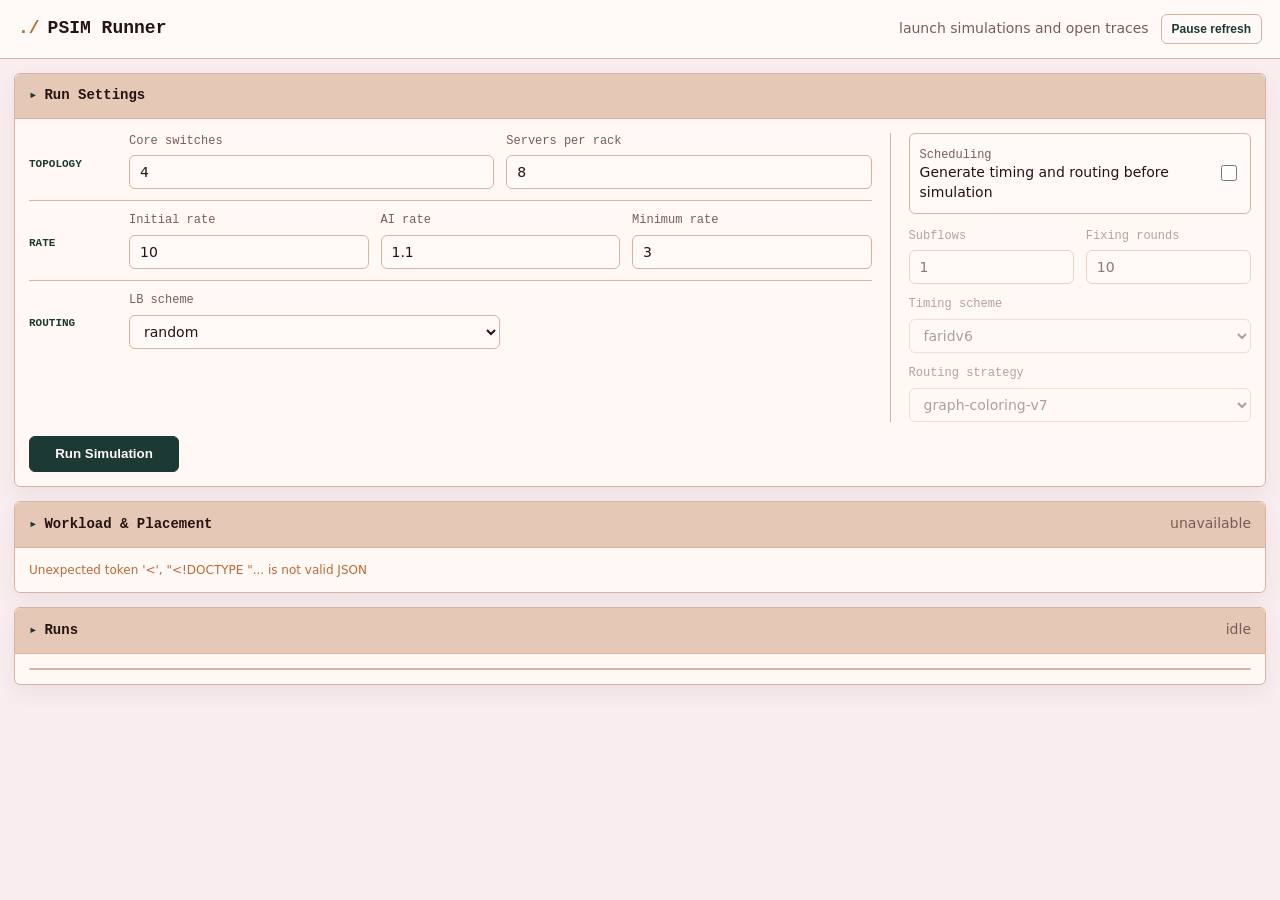
==== commit 402952ed: "Add placement validation and preview functionality; enhance UI for workload management" ====
--- a/web/run.html
+++ b/web/run.html
@@ -42,7 +42,7 @@
               <div class="settings-row rate-settings">
                 <div class="field">
                   <label for="initialRate">Initial rate</label>
-                  <input id="initialRate" type="number" min="0.001" step="0.1" value="10">
+                  <input id="initialRate" type="number" min="0.001" step="any" value="10">
                 </div>
                 <div class="field">
                   <label for="aiRate">AI rate</label>
@@ -89,7 +89,7 @@
               <div class="settings-row scheduler-number-settings">
                 <div class="field">
                   <label for="subflows">Subflows</label>
-                  <input id="subflows" type="number" min="1" max="16" value="4">
+                  <input id="subflows" type="number" min="1" max="16" value="1">
                 </div>
                 <div class="field">
                   <label for="faridRounds">Fixing rounds</label>
@@ -125,6 +125,16 @@
 
     <section>
       <div class="section-head">
+        <h2>Workload &amp; Placement</h2>
+        <span id="placementSource" class="subtle">loading</span>
+      </div>
+      <div id="placementPreview" class="body placement-preview">
+        <span class="subtle">Loading placement...</span>
+      </div>
+    </section>
+
+    <section>
+      <div class="section-head">
         <h2>Runs</h2>
         <span id="status" class="subtle">idle</span>
       </div>
--- a/web/run.css
+++ b/web/run.css
@@ -198,6 +198,229 @@
   min-width: 150px;
 }
 
+.placement-preview {
+  display: grid;
+  gap: 14px;
+}
+
+.placement-summary {
+  display: flex;
+  flex-wrap: wrap;
+  gap: 8px 22px;
+  padding-bottom: 12px;
+  border-bottom: 1px solid var(--line);
+}
+
+.placement-stat {
+  display: grid;
+  gap: 1px;
+}
+
+.placement-stat strong {
+  color: var(--ink);
+  font: 700 15px/1.2 ui-monospace, SFMono-Regular, Menlo, Monaco, Consolas, "Liberation Mono", monospace;
+}
+
+.placement-stat span {
+  color: var(--muted);
+  font-size: 11px;
+}
+
+.placement-stat.validation-valid strong {
+  color: var(--emerald);
+}
+
+.placement-stat.validation-invalid strong {
+  color: var(--amber);
+}
+
+.placement-content {
+  display: grid;
+  grid-template-columns: minmax(520px, 1.15fr) minmax(380px, 0.85fr);
+  gap: 16px;
+  align-items: start;
+}
+
+.placement-table-wrap {
+  overflow-x: auto;
+  border: 1px solid var(--line);
+  border-radius: 6px;
+  background: var(--canvas);
+}
+
+.placement-table th,
+.placement-table td {
+  padding: 7px 8px;
+}
+
+.placement-table th:nth-child(3),
+.placement-table td:nth-child(3) {
+  min-width: 310px;
+}
+
+.placement-table tbody tr[data-placement-job] {
+  transition: opacity 100ms ease, background 100ms ease;
+}
+
+.placement-table tbody tr.is-highlighted td {
+  background: #f3ded3;
+}
+
+.placement-table tbody tr.is-dimmed {
+  opacity: 0.35;
+}
+
+.job-key {
+  display: inline-flex;
+  align-items: center;
+  gap: 6px;
+  font-weight: 700;
+}
+
+.job-key::before {
+  width: 9px;
+  height: 9px;
+  background: var(--job-color);
+  content: "";
+}
+
+.assignment-list {
+  display: flex;
+  flex-wrap: nowrap;
+  gap: 4px;
+  min-width: max-content;
+  white-space: normal;
+}
+
+.assignment-machine {
+  display: grid;
+  width: 32px;
+  height: 26px;
+  place-items: center;
+  border: 1px solid var(--job-color);
+  background: #fffaf7;
+  color: var(--ink);
+  cursor: grab;
+  font: 700 10px/1 ui-monospace, SFMono-Regular, Menlo, Monaco, Consolas, "Liberation Mono", monospace;
+  user-select: none;
+}
+
+.assignment-machine:hover,
+.assignment-machine:focus {
+  background: color-mix(in srgb, var(--job-color) 18%, #fffaf7);
+  outline: 1px solid var(--job-color);
+  outline-offset: 1px;
+}
+
+.assignment-machine.is-dragging {
+  cursor: grabbing;
+  opacity: 0.35;
+}
+
+.assignment-machine.just-dropped {
+  animation: assignment-drop 420ms ease-out;
+}
+
+.placement-table tbody tr.is-drop-target td {
+  background: #f3ded3;
+  box-shadow: inset 0 2px var(--amber), inset 0 -2px var(--amber);
+}
+
+.rack-map {
+  display: grid;
+  gap: 9px;
+}
+
+.rack-row {
+  display: grid;
+  grid-template-columns: 56px minmax(0, 1fr);
+  gap: 9px;
+  align-items: center;
+}
+
+.rack-label {
+  color: var(--muted);
+  font: 700 11px/1.2 ui-monospace, SFMono-Regular, Menlo, Monaco, Consolas, "Liberation Mono", monospace;
+}
+
+.rack-machines {
+  display: grid;
+  grid-template-columns: repeat(auto-fit, 30px);
+  gap: 5px;
+  min-height: 30px;
+  padding: 6px;
+  border: 1px solid var(--line);
+  background: var(--canvas);
+}
+
+.placement-machine {
+  display: grid;
+  width: 30px;
+  height: 30px;
+  place-items: center;
+  border: 1px solid var(--job-color);
+  border-color: color-mix(in srgb, var(--job-color) 70%, #261311);
+  background: #fffaf7;
+  background: color-mix(in srgb, var(--job-color) 22%, #fffaf7);
+  color: var(--ink);
+  font: 700 10px/1 ui-monospace, SFMono-Regular, Menlo, Monaco, Consolas, "Liberation Mono", monospace;
+  transition: opacity 100ms ease, outline 100ms ease, transform 100ms ease;
+}
+
+.placement-machine.unassigned {
+  --job-color: var(--line);
+  color: var(--muted);
+}
+
+.placement-machine.is-highlighted {
+  outline: 2px solid var(--job-color);
+  outline-offset: 1px;
+  transform: translateY(-1px);
+}
+
+.placement-machine.is-dimmed {
+  opacity: 0.22;
+}
+
+.placement-machine.just-dropped {
+  animation: rack-machine-drop 520ms ease-out;
+}
+
+@keyframes assignment-drop {
+  0% {
+    background: var(--amber);
+    color: #fffaf7;
+    transform: translateY(-8px) scale(1.16);
+  }
+  55% {
+    transform: translateY(2px) scale(0.96);
+  }
+  100% {
+    background: #fffaf7;
+    color: var(--ink);
+    transform: translateY(0) scale(1);
+  }
+}
+
+@keyframes rack-machine-drop {
+  0% {
+    box-shadow: 0 0 0 0 color-mix(in srgb, var(--job-color) 60%, transparent);
+    transform: scale(1.18);
+  }
+  65% {
+    box-shadow: 0 0 0 6px transparent;
+  }
+  100% {
+    box-shadow: 0 0 0 0 transparent;
+    transform: scale(1);
+  }
+}
+
+.placement-errors {
+  color: var(--amber);
+  font-size: 12px;
+}
+
 .subtle {
   color: var(--muted);
 }
@@ -693,6 +916,7 @@
 @media (max-width: 900px) {
   .header-actions .subtle { display: none; }
   .settings-layout { grid-template-columns: 1fr; }
+  .placement-content { grid-template-columns: 1fr; }
   .general-settings { padding-right: 0; }
   .scheduling-settings {
     margin-top: 16px;
@@ -707,4 +931,6 @@
   .settings-group-title { padding-top: 0; }
   .topology-settings, .rate-settings, .scheduler-number-settings { grid-template-columns: 1fr; }
   .routing-settings { grid-template-columns: 1fr; }
-}
+  .placement-content { min-width: 0; }
+  .rack-row { grid-template-columns: 46px minmax(0, 1fr); }
+}
